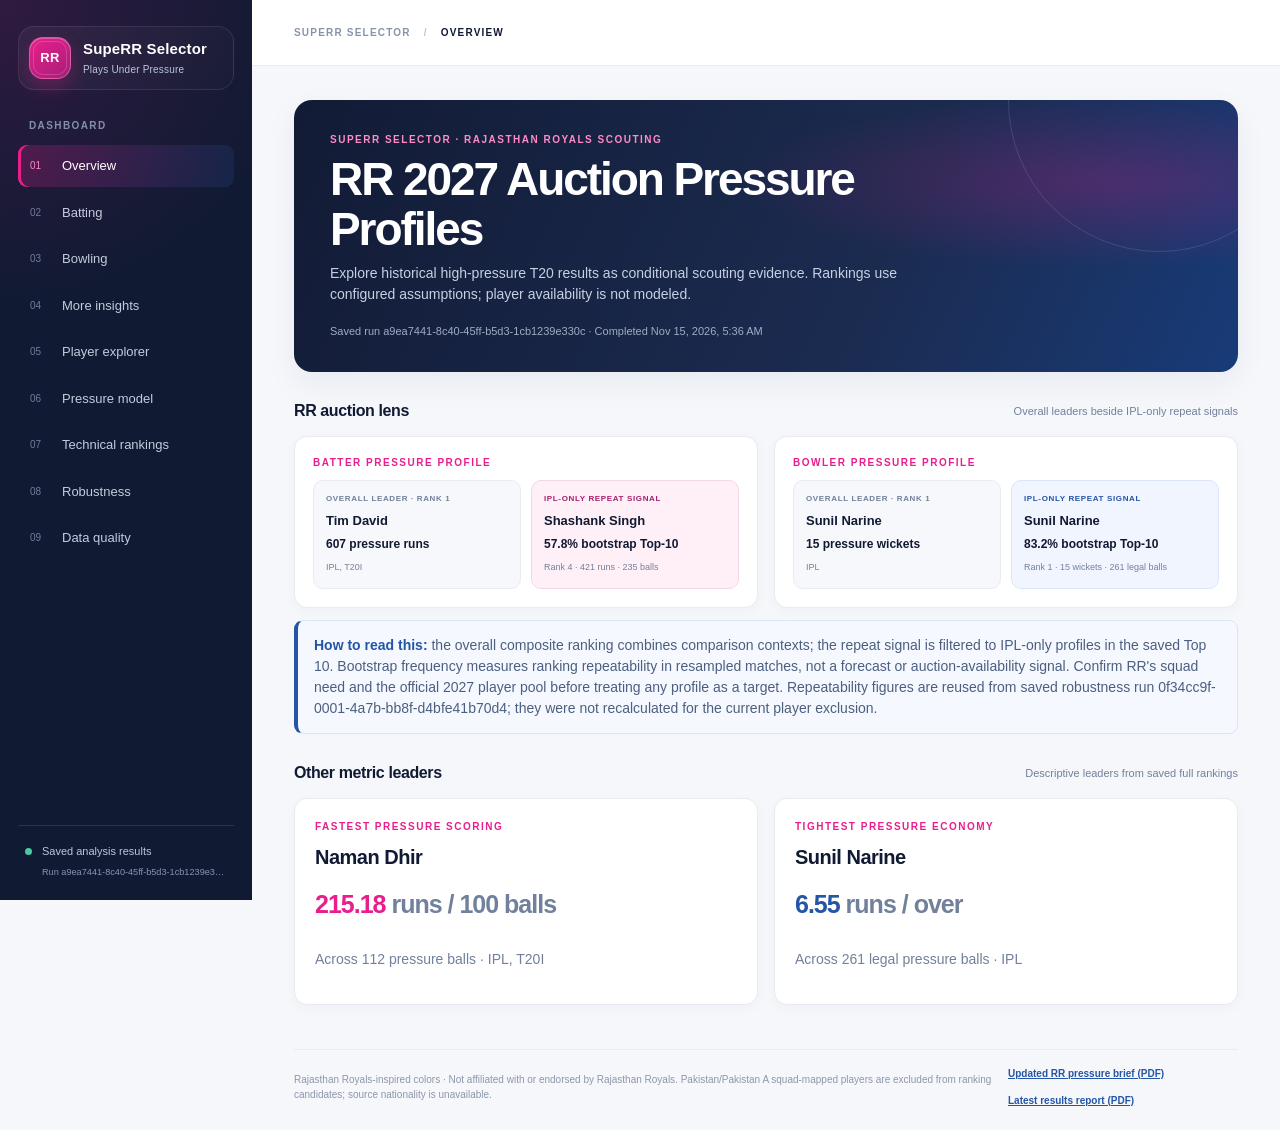
==== site/index.html @ f929efbb "Restore saved robustness signals in dashboard Reuse completed robustness CSVs when the current ranki" ====
<!doctype html>
<html lang="en">
  <head>
    <meta charset="utf-8">
    <meta name="viewport" content="width=device-width, initial-scale=1">
    <meta name="theme-color" content="#111a33">
    <meta
      name="description"
      content="Explore high-pressure T20 profiles for conditional Rajasthan Royals IPL 2027 scouting."
    >
    <title>SupeRR Selector | Plays Under Pressure</title>
    <link rel="stylesheet" href="./styles.css?v=clean-analysis-status-20261115">
    <script src="./app.js?v=restored-repeatability-20261115" defer></script>
  </head>
  <body>
    <div class="app-shell">
      <aside class="sidebar" id="sidebar">
        <a class="brand" href="#overview" aria-label="SupeRR Selector home">
          <span class="brand-mark">RR</span>
          <span>
            <strong>SupeRR Selector</strong>
            <small>Plays Under Pressure</small>
          </span>
        </a>
        <div class="sidebar-label">DASHBOARD</div>
        <nav class="navigation" aria-label="Dashboard sections">
          <button class="nav-link active" data-page="overview"><span>01</span> Overview</button>
          <button class="nav-link" data-page="batting"><span>02</span> Batting</button>
          <button class="nav-link" data-page="bowling"><span>03</span> Bowling</button>
          <button class="nav-link" data-page="insights"><span>04</span> More insights</button>
          <button class="nav-link" data-page="players"><span>05</span> Player explorer</button>
          <button class="nav-link" data-page="pressure"><span>06</span> Pressure model</button>
          <button class="nav-link" data-page="technical"><span>07</span> Technical rankings</button>
          <button class="nav-link" data-page="robustness"><span>08</span> Robustness</button>
          <button class="nav-link" data-page="quality"><span>09</span> Data quality</button>
        </nav>
        <div class="sidebar-foot">
          <span class="status-dot"></span>
          <span>Saved analysis results</span>
          <small id="sidebar-run">Loading run…</small>
        </div>
      </aside>

      <main class="main-content">
        <header class="topbar">
          <button class="menu-button" id="menu-button" aria-label="Toggle navigation" aria-expanded="false">
            <span></span><span></span><span></span>
          </button>
          <div class="breadcrumbs">SUPERR SELECTOR <span>/</span> <strong id="section-name">OVERVIEW</strong></div>
        </header>
        <div id="page-root" class="page-root" aria-live="polite">
          <div class="loading-card">
            <span class="loader"></span>
            <p>Loading saved dashboard results…</p>
          </div>
        </div>
        <footer class="site-footer">
          <span>
            Rajasthan Royals-inspired colors · Not affiliated with or endorsed by Rajasthan Royals.
            Pakistan/Pakistan A squad-mapped players are excluded from ranking candidates; source
            nationality is unavailable.
          </span>
          <nav class="report-links" aria-label="Download reports">
            <a href="./reports/rr_ipl_2027_pressure_brief.pdf" download>Updated RR pressure brief (PDF)</a>
            <a href="./reports/final_results.pdf" download>Latest results report (PDF)</a>
          </nav>
        </footer>
      </main>
    </div>
  </body>
</html>
---- site/styles.css ----
:root {
  color-scheme: light;
  --navy: #111a33;
  --navy-soft: #1b294a;
  --blue: #2455a6;
  --pink: #e91e8c;
  --pink-soft: #fff0f8;
  --ink: #17213a;
  --muted: #71809b;
  --line: #e8ebf2;
  --canvas: #f5f7fb;
  --white: #ffffff;
  --green: #168567;
  --shadow: 0 12px 32px rgb(22 34 61 / 6%);
}

* {
  box-sizing: border-box;
}

body {
  margin: 0;
  background: var(--canvas);
  color: var(--ink);
  font-family: Inter, "Segoe UI", Arial, sans-serif;
  font-size: 14px;
  line-height: 1.5;
}

button,
input,
select {
  font: inherit;
}

button {
  cursor: pointer;
}

.app-shell {
  min-height: 100vh;
}

.sidebar {
  background:
    radial-gradient(circle at 0% 0%, rgb(233 30 140 / 14%), transparent 33%),
    var(--navy);
  color: var(--white);
  display: flex;
  flex-direction: column;
  height: 100vh;
  left: 0;
  padding: 26px 18px 20px;
  position: fixed;
  top: 0;
  width: 252px;
  z-index: 20;
}

.brand {
  align-items: center;
  background: linear-gradient(135deg, rgb(255 255 255 / 5%), rgb(255 255 255 / 1%));
  border: 1px solid rgb(255 255 255 / 9%);
  border-radius: 16px;
  color: var(--white);
  display: flex;
  gap: 12px;
  margin: 0 0 28px;
  padding: 10px;
  text-decoration: none;
  transition: background 160ms ease, border-color 160ms ease;
}

.brand:hover {
  background: rgb(255 255 255 / 7%);
  border-color: rgb(255 255 255 / 17%);
}

.brand:focus-visible {
  outline: 2px solid #ff8ac6;
  outline-offset: 3px;
}

.brand strong,
.brand small {
  display: block;
}

.brand strong {
  font-size: 15px;
  letter-spacing: 0.01em;
  line-height: 1.2;
}

.brand small {
  color: #b9c5dc;
  font-size: 10px;
  letter-spacing: 0.02em;
  margin-top: 4px;
}

.brand-mark {
  align-items: center;
  background: linear-gradient(145deg, var(--pink), #a61f79);
  border: 1px solid rgb(255 255 255 / 28%);
  border-radius: 14px;
  box-shadow: 0 8px 18px rgb(233 30 140 / 28%), inset 0 1px 0 rgb(255 255 255 / 24%);
  display: flex;
  font-size: 13px;
  flex: 0 0 42px;
  font-weight: 800;
  height: 42px;
  justify-content: center;
  letter-spacing: 0.03em;
  position: relative;
  width: 42px;
}

.brand-mark::after {
  border: 1px solid rgb(255 255 255 / 18%);
  border-radius: 10px;
  content: "";
  inset: 3px;
  pointer-events: none;
  position: absolute;
}

.sidebar-label {
  color: #8390a9;
  font-size: 10px;
  font-weight: 800;
  letter-spacing: 0.14em;
  margin: 0 11px 12px;
}

.navigation {
  display: grid;
  gap: 5px;
}

.nav-link {
  align-items: center;
  background: transparent;
  border: 0;
  border-radius: 9px;
  color: #c3ccdc;
  display: flex;
  font-size: 13px;
  gap: 12px;
  padding: 11px 12px;
  text-align: left;
  transition: background 150ms ease, color 150ms ease, transform 150ms ease;
  width: 100%;
}

.nav-link span {
  color: #6f7d98;
  font-size: 10px;
  font-variant-numeric: tabular-nums;
  width: 20px;
}

.nav-link:hover {
  background: rgb(255 255 255 / 7%);
  color: var(--white);
}

.nav-link.active {
  background: linear-gradient(100deg, rgb(233 30 140 / 23%), rgb(36 85 166 / 18%));
  box-shadow: inset 3px 0 var(--pink);
  color: var(--white);
}

.nav-link.active span {
  color: #ff83c4;
}

.sidebar-foot {
  border-top: 1px solid rgb(255 255 255 / 11%);
  color: #bdc7d8;
  display: grid;
  font-size: 11px;
  gap: 7px;
  grid-template-columns: 10px 1fr;
  margin-top: auto;
  padding: 17px 7px 0;
}

.sidebar-foot small {
  color: #8794ad;
  grid-column: 2;
  overflow: hidden;
  text-overflow: ellipsis;
  white-space: nowrap;
}

.status-dot {
  background: #49c9a1;
  border-radius: 50%;
  display: inline-block;
  height: 7px;
  width: 7px;
}

.sidebar-foot .status-dot {
  margin-top: 5px;
}

.main-content {
  margin-left: 252px;
  min-height: 100vh;
}

.topbar {
  align-items: center;
  background: rgb(255 255 255 / 92%);
  border-bottom: 1px solid var(--line);
  display: flex;
  height: 66px;
  justify-content: space-between;
  padding: 0 42px;
  position: sticky;
  top: 0;
  z-index: 10;
}

.breadcrumbs {
  color: #8893a8;
  font-size: 10px;
  font-weight: 800;
  letter-spacing: 0.12em;
}

.breadcrumbs span {
  color: #bdc5d3;
  margin: 0 9px;
}

.breadcrumbs strong {
  color: var(--navy);
}

.menu-button {
  background: transparent;
  border: 0;
  display: none;
  padding: 6px;
}

.menu-button span {
  background: var(--navy);
  border-radius: 2px;
  display: block;
  height: 2px;
  margin: 4px 0;
  width: 19px;
}

.page-root {
  margin: 0 auto;
  max-width: 1440px;
  min-height: calc(100vh - 106px);
  padding: 34px 42px 44px;
}

.site-footer {
  align-items: center;
  border-top: 1px solid var(--line);
  color: #8c97aa;
  display: flex;
  font-size: 10px;
  gap: 12px;
  justify-content: space-between;
  margin: 0 42px;
  padding: 16px 0 22px;
}

.report-links {
  display: flex;
  flex-wrap: wrap;
  gap: 12px;
}

.report-links a {
  color: var(--blue);
  font-weight: 700;
  white-space: nowrap;
}

.page-heading {
  align-items: flex-end;
  display: flex;
  gap: 20px;
  justify-content: space-between;
  margin-bottom: 24px;
}

.eyebrow {
  color: var(--pink);
  font-size: 10px;
  font-weight: 800;
  letter-spacing: 0.15em;
  margin-bottom: 8px;
  text-transform: uppercase;
}

h1,
h2,
h3,
p {
  margin-top: 0;
}

h1 {
  color: var(--navy);
  font-size: clamp(26px, 3.2vw, 39px);
  letter-spacing: -0.045em;
  line-height: 1.08;
  margin-bottom: 9px;
}

h2 {
  color: var(--navy);
  font-size: 20px;
  letter-spacing: -0.025em;
  margin-bottom: 14px;
}

h3 {
  color: var(--navy);
  font-size: 14px;
  margin-bottom: 4px;
}

.page-description,
.muted {
  color: var(--muted);
}

.page-description {
  font-size: 13px;
  margin-bottom: 0;
  max-width: 740px;
}

.hero {
  background:
    radial-gradient(ellipse at 86% 30%, rgb(233 30 140 / 24%), transparent 32%),
    linear-gradient(115deg, #121b35 0%, #1b2b50 62%, #183b78 100%);
  border-radius: 18px;
  box-shadow: var(--shadow);
  color: var(--white);
  margin-bottom: 23px;
  overflow: hidden;
  padding: 32px 36px;
  position: relative;
}

.hero::after {
  border: 1px solid rgb(255 255 255 / 12%);
  border-radius: 50%;
  content: "";
  height: 300px;
  position: absolute;
  right: -72px;
  top: -150px;
  width: 300px;
}

.hero .eyebrow {
  color: #ff8ac6;
}

.hero h1 {
  color: var(--white);
  font-size: clamp(30px, 4vw, 46px);
  max-width: 660px;
}

.hero p {
  color: #c7d0e2;
  font-size: 14px;
  margin-bottom: 18px;
  max-width: 580px;
}

.hero-meta {
  color: #9facc4;
  font-size: 11px;
}

.section-title {
  align-items: center;
  display: flex;
  justify-content: space-between;
  margin: 27px 0 13px;
}

.section-title h2 {
  font-size: 16px;
  margin: 0;
}

.section-title span {
  color: var(--muted);
  font-size: 11px;
}

.grid {
  display: grid;
  gap: 16px;
}

.grid-2 {
  grid-template-columns: repeat(2, minmax(0, 1fr));
}

.grid-3 {
  grid-template-columns: repeat(3, minmax(0, 1fr));
}

.grid-4 {
  grid-template-columns: repeat(4, minmax(0, 1fr));
}

.card,
.kpi-card {
  background: var(--white);
  border: 1px solid var(--line);
  border-radius: 13px;
  box-shadow: 0 3px 14px rgb(22 34 61 / 3%);
}

.card {
  padding: 20px;
}

.overview-profile-card {
  padding: 18px;
}

.overview-profile-card .eyebrow {
  margin-bottom: 10px;
}

.overview-profile-pair {
  display: grid;
  gap: 10px;
  grid-template-columns: repeat(2, minmax(0, 1fr));
}

.overview-profile-item {
  background: #f7f8fc;
  border: 1px solid var(--line);
  border-radius: 10px;
  min-width: 0;
  padding: 12px;
}

.overview-profile-item.ipl-only {
  background: var(--pink-soft);
  border-color: #f5d6e7;
}

.overview-profile-card.bowler .overview-profile-item.ipl-only {
  background: #f1f5ff;
  border-color: #dbe5fb;
}

.overview-profile-label {
  color: var(--muted);
  display: block;
  font-size: 8px;
  font-weight: 800;
  letter-spacing: 0.08em;
  margin-bottom: 6px;
  text-transform: uppercase;
}

.overview-profile-item.ipl-only .overview-profile-label {
  color: #a61f6d;
}

.overview-profile-card.bowler .overview-profile-item.ipl-only .overview-profile-label {
  color: var(--blue);
}

.overview-profile-item strong {
  color: var(--navy);
  display: block;
  font-size: 13px;
  overflow-wrap: anywhere;
}

.overview-profile-stat {
  color: var(--navy);
  font-size: 12px;
  font-weight: 800;
  margin: 5px 0 2px;
}

.overview-profile-item small {
  color: var(--muted);
  font-size: 9px;
}

.overview-note {
  margin-top: 12px;
}

.kpi-card {
  min-height: 112px;
  padding: 17px 18px;
  position: relative;
}

.kpi-card::before {
  background: var(--pink);
  border-radius: 0 0 4px 4px;
  content: "";
  height: 3px;
  left: 18px;
  position: absolute;
  top: -1px;
  width: 30px;
}

.kpi-card.blue::before {
  background: var(--blue);
}

.kpi-label {
  color: var(--muted);
  font-size: 10px;
  font-weight: 700;
  letter-spacing: 0.08em;
  text-transform: uppercase;
}

.kpi-value {
  color: var(--navy);
  font-size: 27px;
  font-variant-numeric: tabular-nums;
  font-weight: 800;
  letter-spacing: -0.04em;
  line-height: 1.2;
  margin-top: 10px;
}

.kpi-note {
  color: #909bb0;
  font-size: 10px;
  margin-top: 4px;
}

.player-card {
  overflow: hidden;
  padding: 0;
}

.player-card-top {
  align-items: center;
  background: linear-gradient(100deg, #fff5fa, #f8faff);
  border-bottom: 1px solid var(--line);
  display: flex;
  gap: 12px;
  padding: 17px 19px;
}

.player-avatar {
  align-items: center;
  background: var(--pink);
  border-radius: 11px;
  color: var(--white);
  display: flex;
  font-size: 12px;
  font-weight: 800;
  height: 39px;
  justify-content: center;
  width: 39px;
}

.player-avatar.blue {
  background: var(--blue);
}

.player-card-top small {
  color: var(--pink);
  display: block;
  font-size: 9px;
  font-weight: 800;
  letter-spacing: 0.1em;
  margin-bottom: 3px;
}

.player-card-top .blue-text {
  color: var(--blue);
}

.player-card-top strong {
  color: var(--navy);
  font-size: 15px;
}

.player-card-body {
  align-items: center;
  display: flex;
  justify-content: space-between;
  padding: 17px 19px;
}

.player-card-stat {
  color: var(--navy);
  font-size: 22px;
  font-weight: 800;
}

.player-card-stat small {
  color: var(--muted);
  display: block;
  font-size: 10px;
  font-weight: 500;
  margin-top: 2px;
}

.card-link {
  background: transparent;
  border: 0;
  color: var(--blue);
  font-size: 11px;
  font-weight: 700;
  padding: 6px;
}

.chart-card {
  min-height: 200px;
}

.chart-heading {
  align-items: flex-start;
  display: flex;
  justify-content: space-between;
  margin-bottom: 16px;
}

.chart-heading p {
  color: var(--muted);
  font-size: 11px;
  margin: 3px 0 0;
}

.bar-chart {
  display: grid;
  gap: 12px;
}

.bar-row {
  align-items: center;
  display: grid;
  gap: 11px;
  grid-template-columns: minmax(95px, 155px) 1fr 54px;
}

.bar-label {
  color: #4c5870;
  font-size: 10px;
  overflow: hidden;
  text-overflow: ellipsis;
  white-space: nowrap;
}

.bar-track {
  background: #f0f2f7;
  border-radius: 100px;
  height: 8px;
  overflow: hidden;
}

.bar-fill {
  background: linear-gradient(90deg, var(--pink), #ff72b9);
  border-radius: inherit;
  height: 100%;
  min-width: 2px;
}

.bar-fill.blue {
  background: linear-gradient(90deg, var(--blue), #5f8ee0);
}

.bar-value {
  color: var(--navy);
  font-size: 10px;
  font-variant-numeric: tabular-nums;
  font-weight: 700;
  text-align: right;
}

.filters {
  align-items: center;
  display: flex;
  flex-wrap: wrap;
  gap: 9px;
  margin: 15px 0;
}

.field,
.select-field {
  background: var(--white);
  border: 1px solid #dfe4ed;
  border-radius: 8px;
  color: var(--ink);
  min-height: 38px;
  outline: none;
  padding: 8px 11px;
}

.field:focus,
.select-field:focus {
  border-color: var(--blue);
  box-shadow: 0 0 0 3px rgb(36 85 166 / 10%);
}

.field {
  min-width: 220px;
}

.select-field {
  min-width: 170px;
}

.button {
  background: var(--navy);
  border: 1px solid var(--navy);
  border-radius: 8px;
  color: var(--white);
  font-size: 11px;
  font-weight: 700;
  min-height: 36px;
  padding: 8px 13px;
}

.button:hover {
  background: var(--blue);
  border-color: var(--blue);
}

.button.secondary {
  background: var(--white);
  border-color: #dfe4ed;
  color: var(--navy);
}

.button.secondary:hover {
  border-color: var(--blue);
  color: var(--blue);
}

.table-wrap {
  border: 1px solid var(--line);
  border-radius: 11px;
  max-height: 590px;
  overflow: auto;
}

.data-table {
  border-collapse: separate;
  border-spacing: 0;
  font-size: 11px;
  min-width: 700px;
  width: 100%;
}

.data-table th {
  background: #f7f8fb;
  color: #65728a;
  font-size: 9px;
  font-weight: 800;
  letter-spacing: 0.06em;
  position: sticky;
  text-align: left;
  text-transform: uppercase;
  top: 0;
  z-index: 1;
}

.data-table td,
.data-table th {
  border-bottom: 1px solid #edf0f5;
  padding: 10px 12px;
  white-space: nowrap;
}

.data-table th.conditional-rr-angle-heading {
  min-width: 250px;
}

.data-table td.conditional-rr-angle-cell {
  font-variant-numeric: normal;
  line-height: 1.45;
  max-width: 340px;
  min-width: 250px;
  white-space: normal;
}

.data-table tr:last-child td {
  border-bottom: 0;
}

.data-table tbody tr:hover {
  background: #fbfcfe;
}

.data-table td {
  color: #44516a;
  font-variant-numeric: tabular-nums;
}

.data-table td:first-child {
  color: var(--navy);
  font-weight: 700;
}

.rank-badge {
  align-items: center;
  background: #fff1f8;
  border-radius: 7px;
  color: #a61f6d;
  display: inline-flex;
  font-size: 10px;
  font-weight: 800;
  height: 25px;
  justify-content: center;
  min-width: 25px;
}

.rank-badge.blue {
  background: #eef4ff;
  color: var(--blue);
}

.status-label {
  border-radius: 100px;
  display: inline-block;
  font-size: 9px;
  font-weight: 800;
  padding: 4px 8px;
}

.status-label.confirmed {
  background: #e9f8f2;
  color: #13775b;
}

.status-label.inferred,
.status-label.unresolved {
  background: #fff3e7;
  color: #aa5a10;
}

.status-label.excluded {
  background: #eef3fb;
  color: #476189;
}

.callout {
  border: 1px solid #f2d9e7;
  border-left: 4px solid var(--pink);
  border-radius: 9px;
  color: #6c3e5a;
  background: #fff8fc;
  padding: 14px 16px;
}

.callout strong {
  color: #9f1d68;
}

.callout.blue {
  background: #f5f8ff;
  border-color: #dae5fa;
  border-left-color: var(--blue);
  color: #4c5f7f;
}

.callout.blue strong {
  color: var(--blue);
}

.metric-list {
  display: grid;
  gap: 10px;
}

.metric-item {
  align-items: center;
  border-bottom: 1px solid var(--line);
  display: flex;
  gap: 12px;
  justify-content: space-between;
  padding: 8px 0;
}

.metric-item:last-child {
  border-bottom: 0;
}

.metric-item span {
  color: var(--muted);
  font-size: 11px;
}

.metric-item strong {
  color: var(--navy);
  font-variant-numeric: tabular-nums;
}

.inline-stat {
  color: var(--pink);
  font-size: 25px;
  font-weight: 800;
  letter-spacing: -0.04em;
}

.section-divider {
  border: 0;
  border-top: 1px solid var(--line);
  margin: 22px 0;
}

.schema-group {
  border: 1px solid var(--line);
  border-radius: 9px;
  margin: 9px 0;
  overflow: hidden;
}

.schema-group summary {
  background: #fbfcfe;
  color: var(--navy);
  cursor: pointer;
  font-size: 11px;
  font-weight: 700;
  padding: 11px 13px;
}

.schema-group .table-wrap {
  border: 0;
  border-radius: 0;
  max-height: 350px;
}

.player-select {
  min-width: min(390px, 100%);
}

.profile-chart {
  margin-top: 14px;
}

.line-chart {
  display: block;
  height: 190px;
  overflow: visible;
  width: 100%;
}

.line-chart .grid-line {
  stroke: #e9edf4;
  stroke-width: 1;
}

.line-chart .chart-line {
  fill: none;
  stroke: var(--pink);
  stroke-linecap: round;
  stroke-linejoin: round;
  stroke-width: 3;
}

.line-chart .chart-dot {
  fill: var(--white);
  stroke: var(--pink);
  stroke-width: 2;
}

.empty-state,
.loading-card,
.error-card {
  align-items: center;
  background: var(--white);
  border: 1px solid var(--line);
  border-radius: 12px;
  color: var(--muted);
  display: flex;
  justify-content: center;
  min-height: 180px;
  padding: 25px;
  text-align: center;
}

.loading-card {
  flex-direction: column;
  gap: 12px;
  margin-top: 35px;
}

.loading-card p {
  margin: 0;
}

.error-card {
  border-color: #f0c9d2;
  color: #94334a;
}

.loader {
  animation: spin 850ms linear infinite;
  border: 3px solid #f3d9e7;
  border-radius: 50%;
  border-top-color: var(--pink);
  height: 25px;
  width: 25px;
}

.note {
  color: #8995aa;
  font-size: 10px;
  margin: 10px 0 0;
}

.formula {
  background: #f7f8fc;
  border: 1px solid var(--line);
  border-radius: 9px;
  color: var(--navy);
  font-family: ui-monospace, Consolas, monospace;
  font-size: 13px;
  margin: 12px 0;
  overflow-x: auto;
  padding: 12px 14px;
  white-space: nowrap;
}

.legend {
  align-items: center;
  color: var(--muted);
  display: flex;
  flex-wrap: wrap;
  font-size: 10px;
  gap: 14px;
}

.legend span {
  align-items: center;
  display: inline-flex;
  gap: 6px;
}

.legend i {
  background: var(--pink);
  border-radius: 3px;
  display: inline-block;
  height: 7px;
  width: 7px;
}

.legend i.blue {
  background: var(--blue);
}

.mobile-overlay {
  background: rgb(5 10 24 / 42%);
  inset: 0;
  position: fixed;
  z-index: 19;
}

@keyframes spin {
  to {
    transform: rotate(360deg);
  }
}

@media (max-width: 1180px) {
  .page-root {
    padding-left: 28px;
    padding-right: 28px;
  }

  .topbar {
    padding: 0 28px;
  }

  .site-footer {
    margin-left: 28px;
    margin-right: 28px;
  }

  .grid-4 {
    grid-template-columns: repeat(2, minmax(0, 1fr));
  }
}

@media (max-width: 760px) {
  .sidebar {
    box-shadow: 10px 0 35px rgb(5 10 24 / 18%);
    transform: translateX(-105%);
    transition: transform 180ms ease;
  }

  .sidebar.open {
    transform: translateX(0);
  }

  .main-content {
    margin-left: 0;
  }

  .topbar {
    gap: 14px;
    height: 58px;
    justify-content: flex-start;
    padding: 0 15px;
  }

  .menu-button {
    display: block;
    flex: 0 0 auto;
  }

  .breadcrumbs {
    flex: 1;
    font-size: 9px;
  }

  .page-root {
    padding: 25px 16px 32px;
  }

  .site-footer {
    margin: 0 16px;
  }

  .hero {
    padding: 25px 22px;
  }

  .hero h1 {
    font-size: 31px;
  }

  .page-heading {
    align-items: flex-start;
    flex-direction: column;
  }

  .grid-2,
  .grid-3 {
    grid-template-columns: 1fr;
  }

  .overview-profile-pair {
    grid-template-columns: 1fr;
  }

  .grid-4 {
    gap: 10px;
    grid-template-columns: repeat(2, minmax(0, 1fr));
  }

  .kpi-card {
    min-height: 100px;
    padding: 14px;
  }

  .kpi-value {
    font-size: 23px;
  }

  .bar-row {
    gap: 7px;
    grid-template-columns: minmax(75px, 105px) 1fr 46px;
  }

  .field,
  .select-field {
    flex: 1 1 100%;
    min-width: 0;
    width: 100%;
  }

  .filters .button {
    flex: 1;
  }

  .card {
    padding: 16px;
  }

  .player-card {
    padding: 0;
  }
}

@media (prefers-reduced-motion: reduce) {
  *,
  *::before,
  *::after {
    animation-duration: 0.01ms !important;
    scroll-behavior: auto !important;
    transition-duration: 0.01ms !important;
  }
}
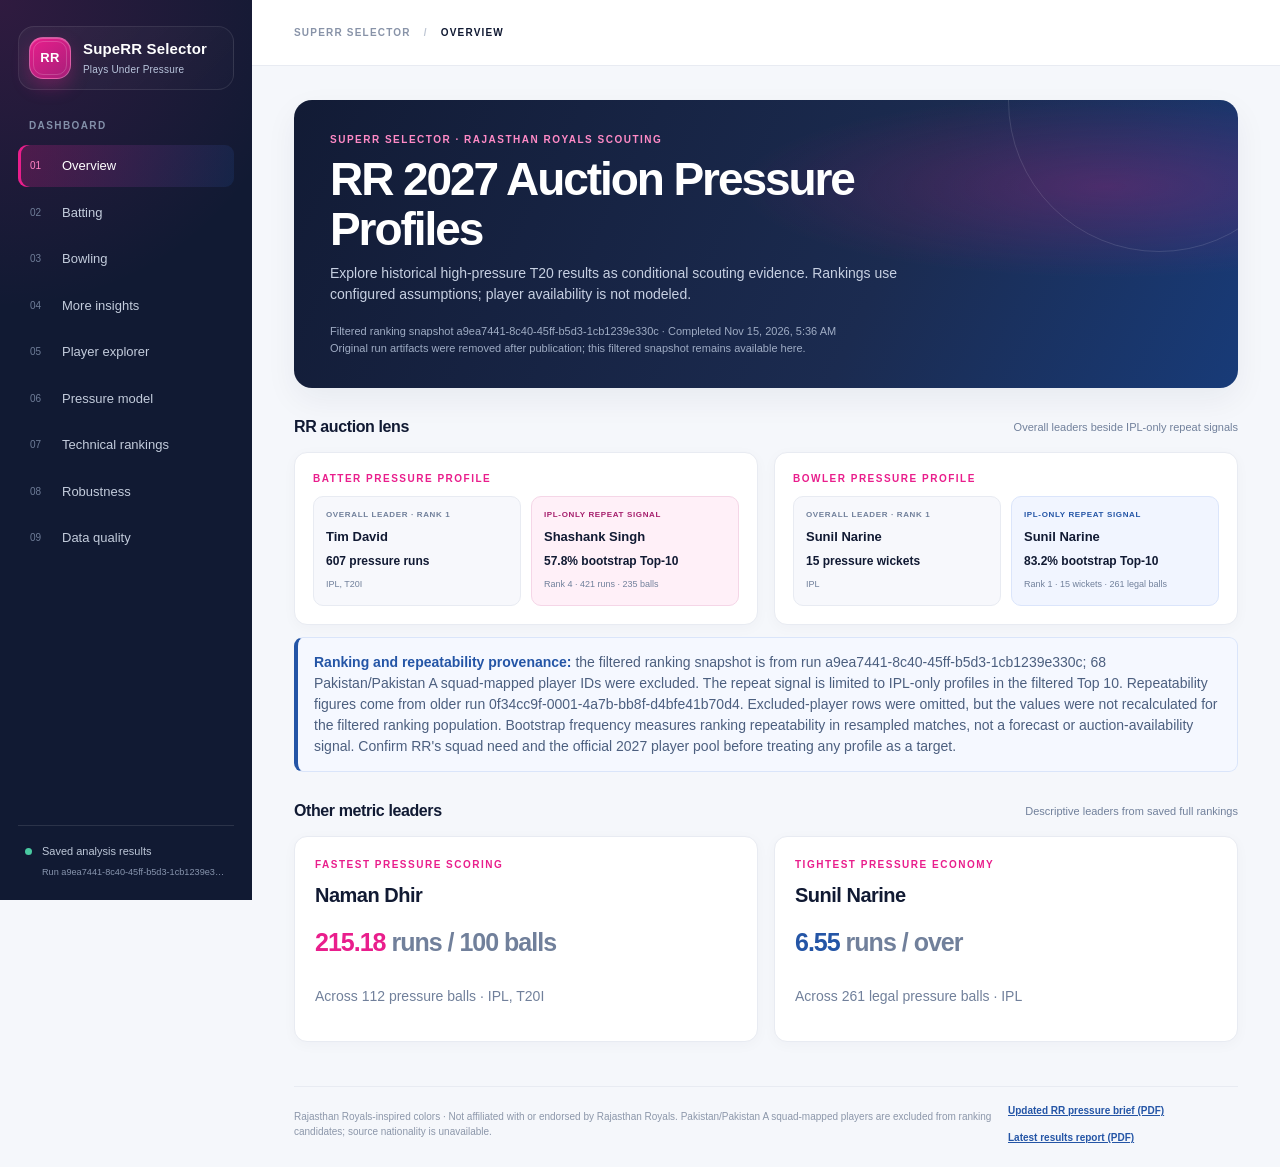
==== commit 1939f3fe: "Show ranking and robustness provenance in dashboard Co-authored-by: Copilot <223556219+Copilot@users" ====
--- a/site/index.html
+++ b/site/index.html
@@ -10,7 +10,7 @@
     >
     <title>SupeRR Selector | Plays Under Pressure</title>
     <link rel="stylesheet" href="./styles.css?v=clean-analysis-status-20261115">
-    <script src="./app.js?v=restored-repeatability-20261115" defer></script>
+    <script src="./app.js?v=run-provenance-20261115" defer></script>
   </head>
   <body>
     <div class="app-shell">
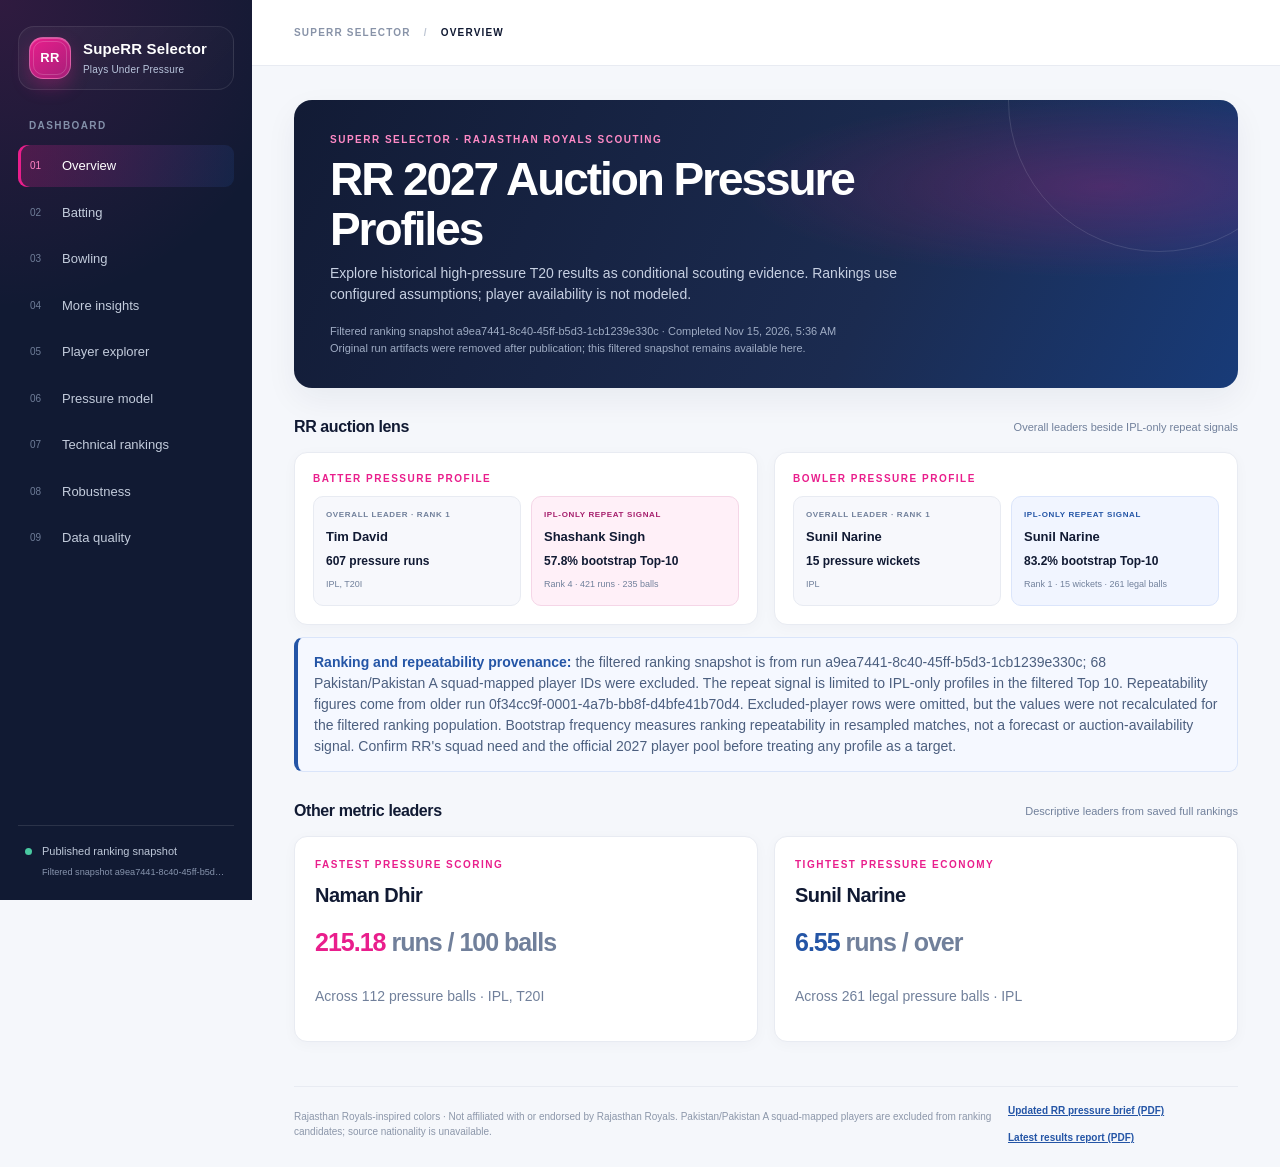
==== commit f835df2d: "Clarify published ranking snapshot label Co-authored-by: Copilot <223556219+Copilot@users.noreply.gi" ====
--- a/site/index.html
+++ b/site/index.html
@@ -10,7 +10,7 @@
     >
     <title>SupeRR Selector | Plays Under Pressure</title>
     <link rel="stylesheet" href="./styles.css?v=clean-analysis-status-20261115">
-    <script src="./app.js?v=run-provenance-20261115" defer></script>
+    <script src="./app.js?v=run-provenance-sidebar-20261115" defer></script>
   </head>
   <body>
     <div class="app-shell">
@@ -36,7 +36,7 @@
         </nav>
         <div class="sidebar-foot">
           <span class="status-dot"></span>
-          <span>Saved analysis results</span>
+          <span>Published ranking snapshot</span>
           <small id="sidebar-run">Loading run…</small>
         </div>
       </aside>
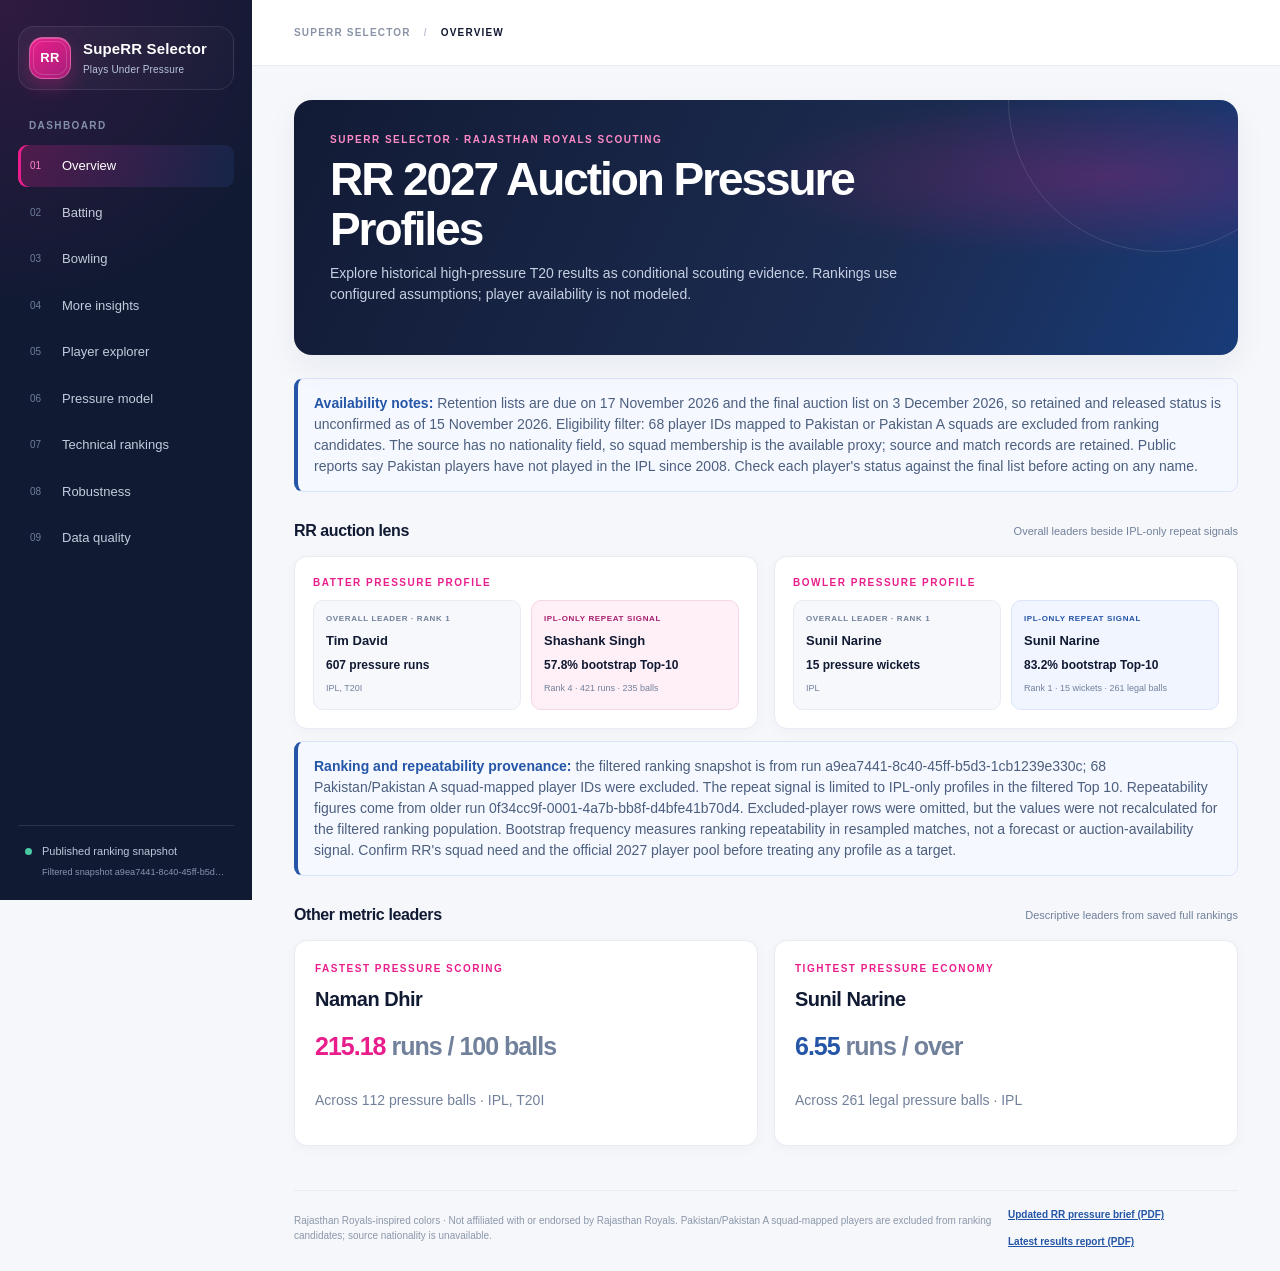
==== commit c0ffd831: "Add availability notes to overview and brief Co-authored-by: Copilot <223556219+Copilot@users.norepl" ====
--- a/site/index.html
+++ b/site/index.html
@@ -10,7 +10,7 @@
     >
     <title>SupeRR Selector | Plays Under Pressure</title>
     <link rel="stylesheet" href="./styles.css?v=clean-analysis-status-20261115">
-    <script src="./app.js?v=run-provenance-sidebar-20261115" defer></script>
+    <script src="./app.js?v=availability-notes-20261115" defer></script>
   </head>
   <body>
     <div class="app-shell">
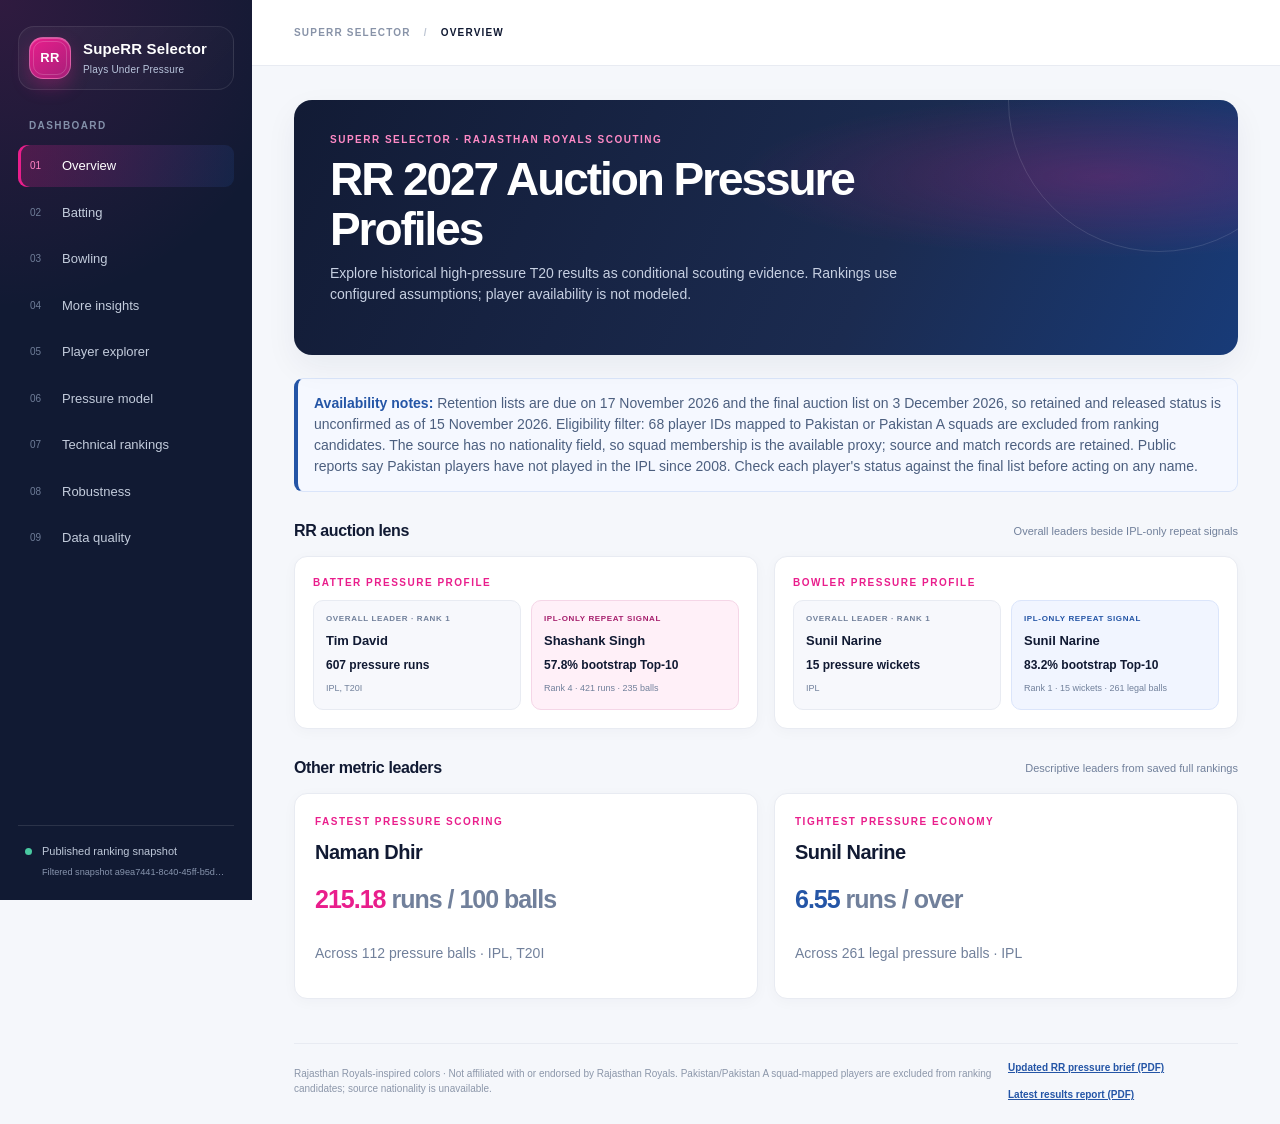
==== commit 1e529007: "Move provenance note to Data Quality Co-authored-by: Copilot <223556219+Copilot@users.noreply.github" ====
--- a/site/index.html
+++ b/site/index.html
@@ -10,7 +10,7 @@
     >
     <title>SupeRR Selector | Plays Under Pressure</title>
     <link rel="stylesheet" href="./styles.css?v=clean-analysis-status-20261115">
-    <script src="./app.js?v=availability-notes-20261115" defer></script>
+    <script src="./app.js?v=quality-provenance-20261115" defer></script>
   </head>
   <body>
     <div class="app-shell">
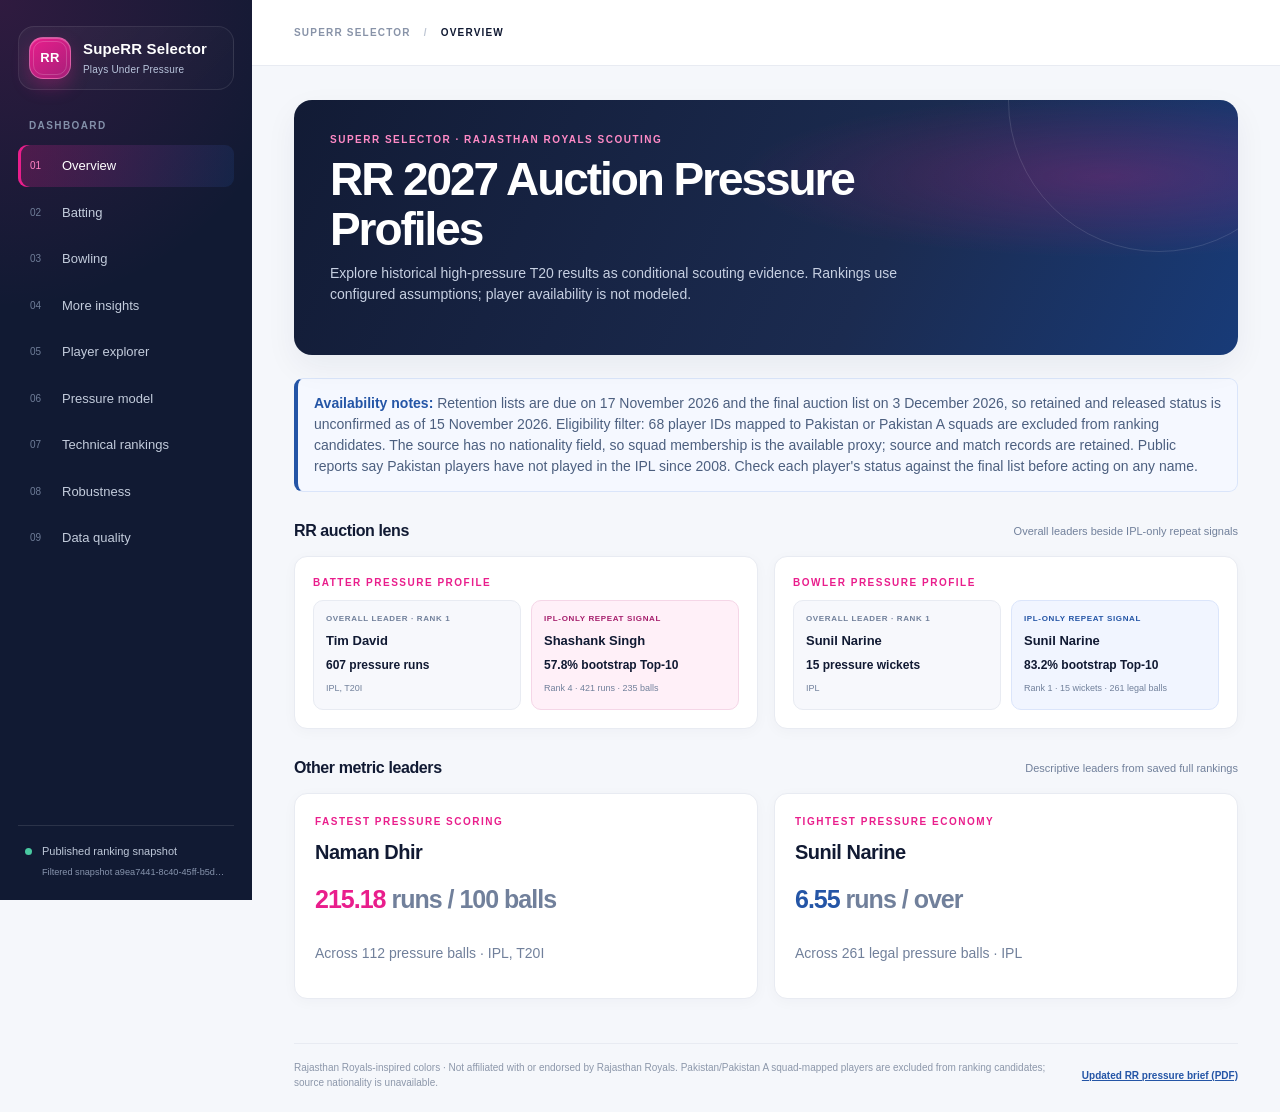
==== commit f63db912: "Remove latest results report from dashboard Co-authored-by: Copilot <223556219+Copilot@users.noreply" ====
--- a/site/index.html
+++ b/site/index.html
@@ -62,7 +62,6 @@
           </span>
           <nav class="report-links" aria-label="Download reports">
             <a href="./reports/rr_ipl_2027_pressure_brief.pdf" download>Updated RR pressure brief (PDF)</a>
-            <a href="./reports/final_results.pdf" download>Latest results report (PDF)</a>
           </nav>
         </footer>
       </main>
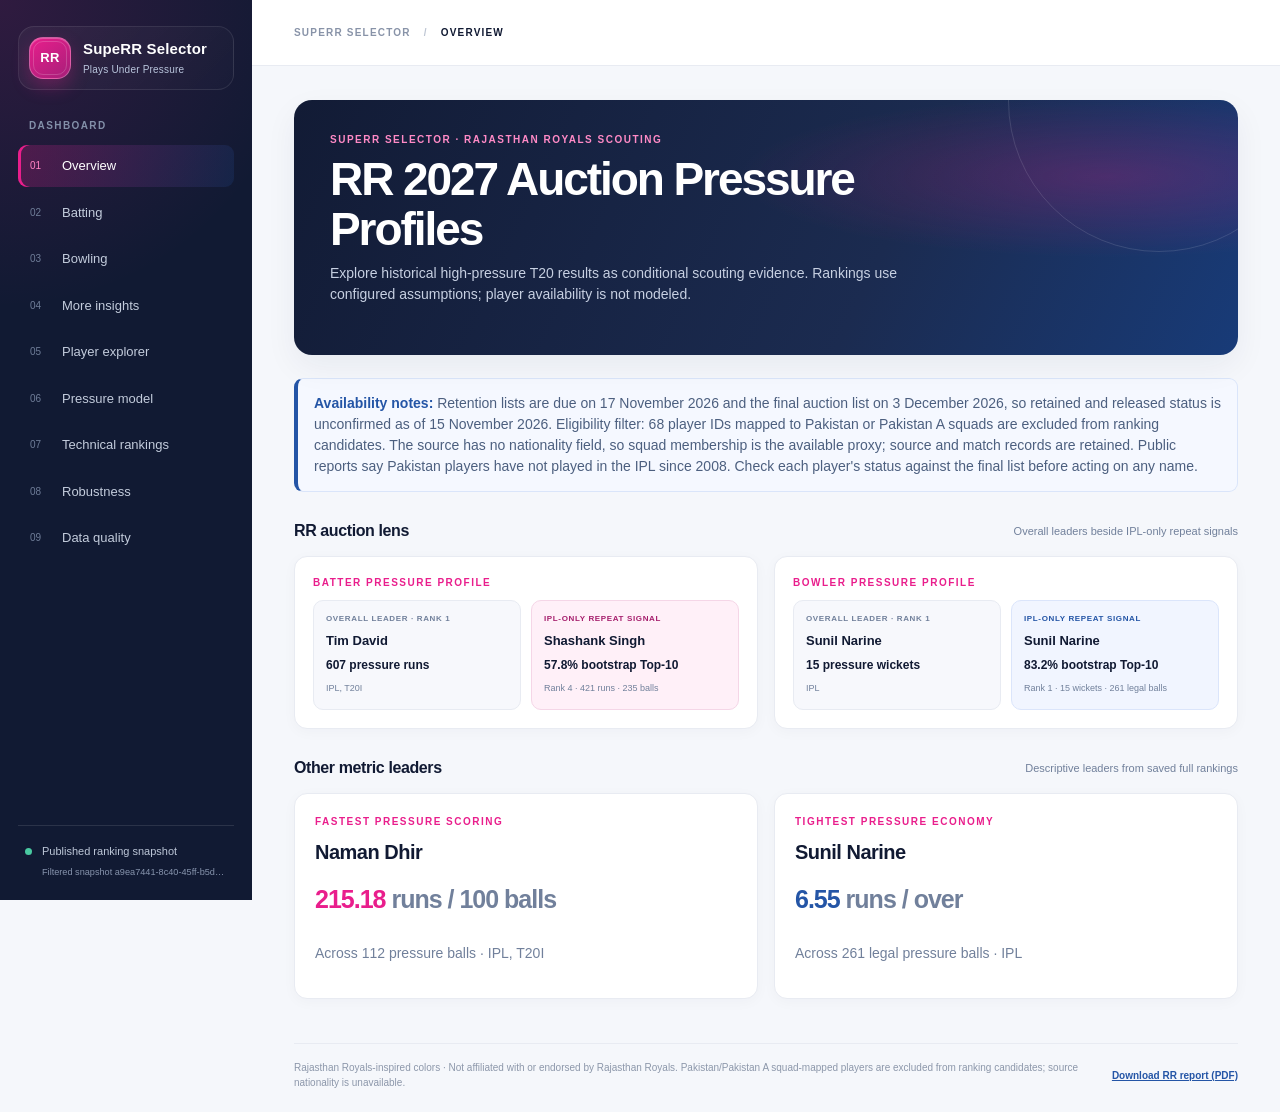
==== commit 5bb2a0f2: "Replace dashboard report with author PDF Co-authored-by: Copilot <223556219+Copilot@users.noreply.gi" ====
--- a/site/index.html
+++ b/site/index.html
@@ -61,7 +61,7 @@
             nationality is unavailable.
           </span>
           <nav class="report-links" aria-label="Download reports">
-            <a href="./reports/rr_ipl_2027_pressure_brief.pdf" download>Updated RR pressure brief (PDF)</a>
+            <a href="./reports/RR_report.pdf" download>Download RR report (PDF)</a>
           </nav>
         </footer>
       </main>
